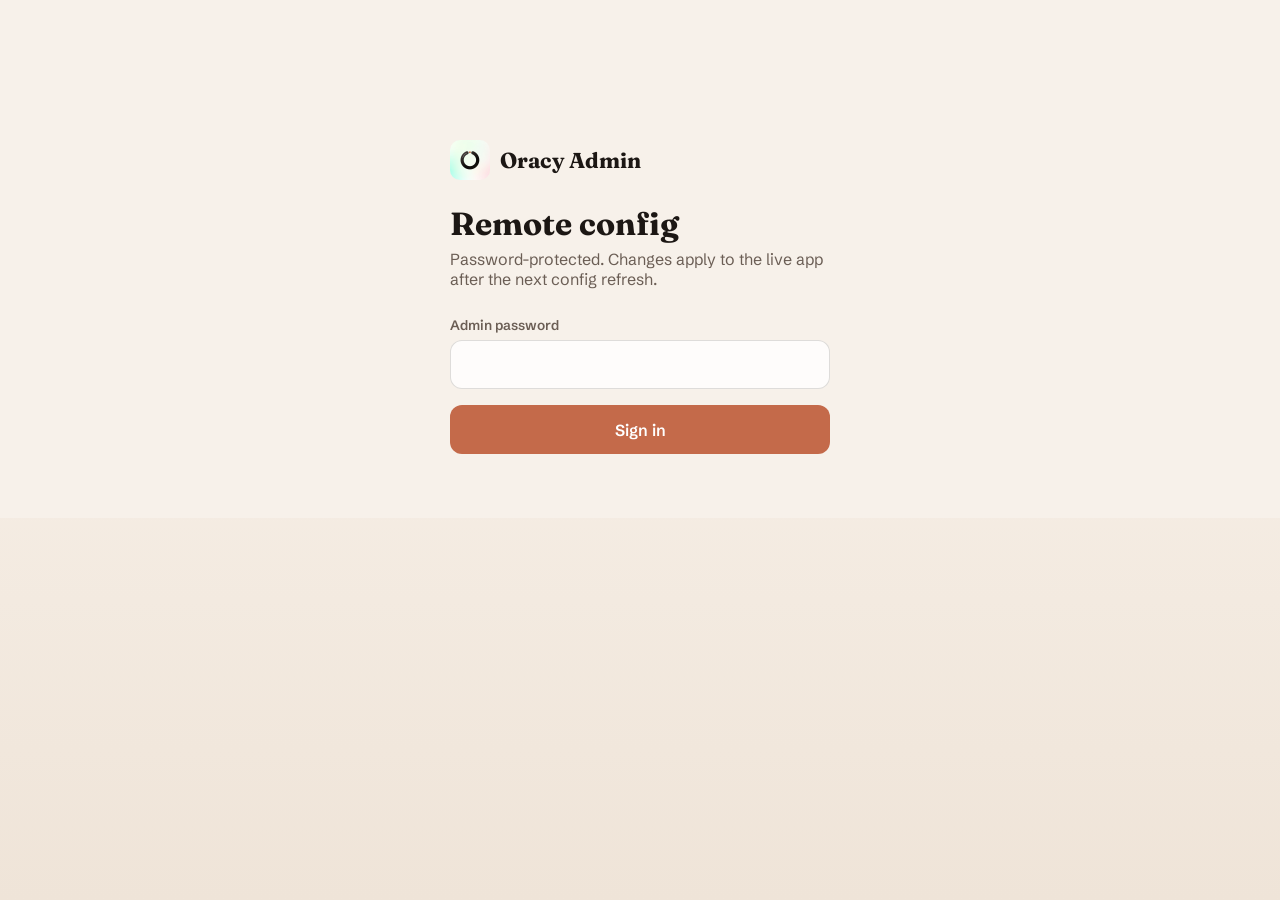
==== admin/index.html @ d8784711 "Add password-protected remote config admin on Vercel. Co-authored-by: Cursor <cursoragent@cursor.com" ====
<!DOCTYPE html>
<html lang="en">
<head>
  <meta charset="utf-8" />
  <meta name="viewport" content="width=device-width, initial-scale=1" />
  <meta name="robots" content="noindex, nofollow" />
  <title>Oracy — Remote Config</title>
  <link rel="icon" href="/app-logo.jpg" type="image/jpeg" />
  <link rel="preconnect" href="https://fonts.googleapis.com" />
  <link rel="preconnect" href="https://fonts.gstatic.com" crossorigin />
  <link href="https://fonts.googleapis.com/css2?family=Fraunces:opsz,wght@9..144,600;9..144,700&family=Schibsted+Grotesk:wght@400;500;600&display=swap" rel="stylesheet" />
  <link rel="stylesheet" href="/styles.css" />
  <style>
    .admin { max-width: 720px; margin: 0 auto; padding: 2rem 1.5rem 4rem; }
    .admin h1 { font-family: Fraunces, Georgia, serif; margin: 0 0 0.35rem; font-size: 2rem; }
    .admin .sub { color: var(--muted); margin: 0 0 1.75rem; }
    .card {
      background: rgba(255,255,255,0.55);
      border: 1px solid rgba(28,23,20,0.08);
      border-radius: 18px;
      padding: 1.25rem 1.35rem;
      margin-bottom: 0.85rem;
    }
    .row-top { display: flex; align-items: flex-start; justify-content: space-between; gap: 1rem; }
    .key { font-weight: 600; font-size: 1rem; word-break: break-all; }
    .desc { color: var(--muted); font-size: 0.92rem; margin: 0.35rem 0 0; line-height: 1.45; }
    .meta { color: var(--muted); font-size: 0.8rem; margin-top: 0.55rem; }
    .switch {
      position: relative; width: 48px; height: 28px; flex: 0 0 auto;
    }
    .switch input { opacity: 0; width: 0; height: 0; }
    .slider {
      position: absolute; inset: 0; cursor: pointer;
      background: #cbbfb4; border-radius: 999px; transition: .2s;
    }
    .slider:before {
      content: ""; position: absolute; height: 22px; width: 22px; left: 3px; top: 3px;
      background: white; border-radius: 50%; transition: .2s;
      box-shadow: 0 1px 3px rgba(0,0,0,.2);
    }
    .switch input:checked + .slider { background: var(--accent); }
    .switch input:checked + .slider:before { transform: translateX(20px); }
    .switch input:disabled + .slider { opacity: .55; cursor: wait; }
    .login-box { max-width: 380px; margin: 12vh auto 0; }
    label.field { display: block; font-size: 0.85rem; font-weight: 600; color: var(--muted); margin-bottom: 0.4rem; }
    input[type="password"] {
      width: 100%; padding: 0.85rem 1rem; border-radius: 12px;
      border: 1px solid rgba(28,23,20,0.14); background: rgba(255,255,255,0.8);
      font: inherit; color: var(--ink); margin-bottom: 1rem;
    }
    button.primary {
      width: 100%; border: 0; border-radius: 12px; padding: 0.9rem 1rem;
      background: var(--accent); color: #fff; font: inherit; font-weight: 600; cursor: pointer;
    }
    button.ghost {
      border: 0; background: transparent; color: var(--muted); font: inherit;
      cursor: pointer; text-decoration: underline; padding: 0;
    }
    .toolbar { display: flex; justify-content: space-between; align-items: center; margin-bottom: 1.25rem; gap: 1rem; }
    .err { color: #a33; font-size: 0.92rem; margin: 0.5rem 0 0; }
    .ok { color: #2f6b45; font-size: 0.92rem; }
    .hidden { display: none !important; }
    .brand-lock { display: flex; align-items: center; gap: 0.65rem; margin-bottom: 1.5rem; }
    .brand-lock img { width: 40px; height: 40px; border-radius: 10px; }
  </style>
</head>
<body>
  <div class="atmosphere" aria-hidden="true"></div>

  <main class="admin">
    <section id="loginView" class="login-box">
      <div class="brand-lock">
        <img src="/app-logo.jpg" alt="" width="40" height="40" />
        <strong style="font-family:Fraunces,Georgia,serif;font-size:1.35rem;">Oracy Admin</strong>
      </div>
      <h1>Remote config</h1>
      <p class="sub">Password-protected. Changes apply to the live app after the next config refresh.</p>
      <label class="field" for="password">Admin password</label>
      <input id="password" type="password" autocomplete="current-password" />
      <button class="primary" id="loginBtn" type="button">Sign in</button>
      <p class="err hidden" id="loginErr"></p>
    </section>

    <section id="dashView" class="hidden">
      <div class="toolbar">
        <div>
          <h1>Remote config</h1>
          <p class="sub" style="margin:0">Supabase feature flags</p>
        </div>
        <div style="display:flex;gap:1rem;align-items:center;">
          <button class="ghost" id="refreshBtn" type="button">Refresh</button>
          <button class="ghost" id="logoutBtn" type="button">Log out</button>
        </div>
      </div>
      <p class="err hidden" id="dashErr"></p>
      <p class="ok hidden" id="dashOk"></p>
      <div id="list"></div>
    </section>
  </main>

  <script>
    const TOKEN_KEY = 'oracy.admin.token'
    const listEl = document.getElementById('list')
    const loginView = document.getElementById('loginView')
    const dashView = document.getElementById('dashView')
    const loginErr = document.getElementById('loginErr')
    const dashErr = document.getElementById('dashErr')
    const dashOk = document.getElementById('dashOk')

    function token() { return sessionStorage.getItem(TOKEN_KEY) || '' }
    function setToken(t) {
      if (t) sessionStorage.setItem(TOKEN_KEY, t)
      else sessionStorage.removeItem(TOKEN_KEY)
    }

    function showLogin() {
      loginView.classList.remove('hidden')
      dashView.classList.add('hidden')
    }
    function showDash() {
      loginView.classList.add('hidden')
      dashView.classList.remove('hidden')
    }

    async function api(action, { method = 'GET', body, auth = true } = {}) {
      const headers = { 'Content-Type': 'application/json' }
      if (auth) headers.Authorization = `Bearer ${token()}`
      const res = await fetch(`/api/remote-config?action=${encodeURIComponent(action)}`, {
        method,
        headers,
        body: body ? JSON.stringify(body) : undefined
      })
      const data = await res.json().catch(() => ({}))
      if (!res.ok) {
        const err = new Error(data.error || res.statusText)
        err.status = res.status
        throw err
      }
      return data
    }

    function formatTime(iso) {
      if (!iso) return ''
      try {
        return new Date(iso).toLocaleString()
      } catch { return iso }
    }

    function boolValue(v) {
      if (typeof v === 'boolean') return v
      if (v && typeof v === 'object' && 'value' in v) return Boolean(v.value)
      return Boolean(v)
    }

    function renderRows(rows) {
      listEl.innerHTML = ''
      for (const row of rows) {
        const on = boolValue(row.value)
        const card = document.createElement('div')
        card.className = 'card'
        card.innerHTML = `
          <div class="row-top">
            <div>
              <div class="key">${escapeHtml(row.key)}</div>
              <p class="desc">${escapeHtml(row.description || '')}</p>
              <div class="meta">Updated ${escapeHtml(formatTime(row.updated_at))}</div>
            </div>
            <label class="switch" title="Toggle">
              <input type="checkbox" ${on ? 'checked' : ''} data-key="${escapeHtml(row.key)}" />
              <span class="slider"></span>
            </label>
          </div>`
        const input = card.querySelector('input')
        input.addEventListener('change', async () => {
          input.disabled = true
          dashErr.classList.add('hidden')
          dashOk.classList.add('hidden')
          try {
            const updated = await api('update', {
              method: 'PATCH',
              body: { key: row.key, value: input.checked }
            })
            row.value = updated.row.value
            row.updated_at = updated.row.updated_at
            card.querySelector('.meta').textContent = `Updated ${formatTime(row.updated_at)}`
            dashOk.textContent = `Saved ${row.key}`
            dashOk.classList.remove('hidden')
          } catch (e) {
            input.checked = !input.checked
            if (e.status === 401) {
              setToken('')
              showLogin()
            }
            dashErr.textContent = e.message || 'Save failed'
            dashErr.classList.remove('hidden')
          } finally {
            input.disabled = false
          }
        })
        listEl.appendChild(card)
      }
    }

    function escapeHtml(s) {
      return String(s)
        .replaceAll('&', '&amp;')
        .replaceAll('<', '&lt;')
        .replaceAll('>', '&gt;')
        .replaceAll('"', '&quot;')
    }

    async function load() {
      dashErr.classList.add('hidden')
      const data = await api('list')
      renderRows(data.rows || [])
    }

    document.getElementById('loginBtn').addEventListener('click', async () => {
      loginErr.classList.add('hidden')
      const password = document.getElementById('password').value
      try {
        const data = await api('login', { method: 'POST', body: { password }, auth: false })
        setToken(data.token)
        showDash()
        await load()
      } catch (e) {
        loginErr.textContent = e.message || 'Login failed'
        loginErr.classList.remove('hidden')
      }
    })

    document.getElementById('password').addEventListener('keydown', (e) => {
      if (e.key === 'Enter') document.getElementById('loginBtn').click()
    })

    document.getElementById('logoutBtn').addEventListener('click', () => {
      setToken('')
      showLogin()
    })

    document.getElementById('refreshBtn').addEventListener('click', async () => {
      try { await load() } catch (e) {
        if (e.status === 401) { setToken(''); showLogin() }
        dashErr.textContent = e.message || 'Refresh failed'
        dashErr.classList.remove('hidden')
      }
    })

    ;(async () => {
      if (!token()) return showLogin()
      try {
        showDash()
        await load()
      } catch {
        setToken('')
        showLogin()
      }
    })()
  </script>
</body>
</html>
---- styles.css ----
:root {
  --ink: #1c1714;
  --muted: #6b5e55;
  --accent: #c46a4a;
  --paper: #f7f1ea;
  --link: #8f4a32;
}

* { box-sizing: border-box; }

html, body {
  margin: 0;
  min-height: 100%;
  color: var(--ink);
  font-family: "Schibsted Grotesk", system-ui, sans-serif;
  background: var(--paper);
}

.atmosphere {
  position: fixed;
  inset: 0;
  z-index: -1;
  background:
    radial-gradient(ellipse 80% 55% at 12% 0%, rgba(196, 106, 74, 0.18), transparent 55%),
    radial-gradient(ellipse 70% 50% at 88% 8%, rgba(120, 160, 140, 0.16), transparent 50%),
    linear-gradient(180deg, #fbf6f0 0%, #efe4d8 100%);
}

.site-header {
  display: flex;
  align-items: center;
  justify-content: space-between;
  padding: 1.25rem 1.5rem;
  max-width: 720px;
  margin: 0 auto;
}

.brand {
  display: inline-flex;
  align-items: center;
  gap: 0.65rem;
  font-family: Fraunces, Georgia, serif;
  font-weight: 700;
  font-size: 1.35rem;
  color: var(--ink);
  text-decoration: none;
}

.brand-mark {
  width: 36px;
  height: 36px;
  border-radius: 9px;
  object-fit: cover;
  display: block;
  box-shadow: 0 1px 2px rgba(28, 23, 20, 0.08);
}

.hero-logo {
  width: 120px;
  height: 120px;
  border-radius: 28px;
  object-fit: cover;
  display: block;
  margin: 0 0 1.25rem;
  box-shadow: 0 12px 28px rgba(28, 23, 20, 0.12);
}

nav {
  display: flex;
  gap: 1.25rem;
}

nav a {
  color: var(--muted);
  text-decoration: none;
  font-weight: 500;
  font-size: 0.95rem;
}

nav a[aria-current="page"],
nav a:hover {
  color: var(--accent);
}

.hero {
  max-width: 720px;
  margin: 0 auto;
  padding: 18vh 1.5rem 4rem;
}

.brand-hero {
  margin: 0 0 0.75rem;
  font-family: Fraunces, Georgia, serif;
  font-size: clamp(3rem, 12vw, 5.5rem);
  font-weight: 700;
  letter-spacing: -0.03em;
  line-height: 0.95;
  color: var(--ink);
}

.hero h1 {
  margin: 0 0 1rem;
  font-family: Fraunces, Georgia, serif;
  font-size: clamp(1.5rem, 4vw, 2rem);
  font-weight: 600;
  color: var(--ink);
}

.lede {
  max-width: 28rem;
  margin: 0 0 1.5rem;
  font-size: 1.125rem;
  line-height: 1.55;
  color: var(--muted);
}

.cta-note {
  margin: 0;
  font-size: 0.95rem;
  font-weight: 500;
  color: var(--accent);
}

.doc {
  max-width: 720px;
  margin: 0 auto;
  padding: 2.5rem 1.5rem 4rem;
}

.eyebrow {
  margin: 0 0 0.5rem;
  text-transform: uppercase;
  letter-spacing: 0.08em;
  font-size: 0.75rem;
  font-weight: 600;
  color: var(--accent);
}

.doc h1 {
  margin: 0 0 0.5rem;
  font-family: Fraunces, Georgia, serif;
  font-size: clamp(2rem, 5vw, 2.75rem);
  font-weight: 700;
}

.meta {
  margin: 0 0 2.5rem;
  color: var(--muted);
  font-size: 0.95rem;
}

.doc section {
  margin-bottom: 1.75rem;
}

.doc h2 {
  margin: 0 0 0.5rem;
  font-family: Fraunces, Georgia, serif;
  font-size: 1.25rem;
  font-weight: 600;
}

.doc p {
  margin: 0;
  line-height: 1.65;
  color: var(--muted);
}

.doc a {
  color: var(--link);
}

.site-footer {
  display: flex;
  flex-wrap: wrap;
  gap: 1rem 1.5rem;
  max-width: 720px;
  margin: 0 auto;
  padding: 2rem 1.5rem 3rem;
  border-top: 1px solid rgba(28, 23, 20, 0.08);
  color: var(--muted);
  font-size: 0.9rem;
}

.site-footer a {
  color: var(--muted);
  text-decoration: none;
}

.site-footer a:hover {
  color: var(--accent);
}
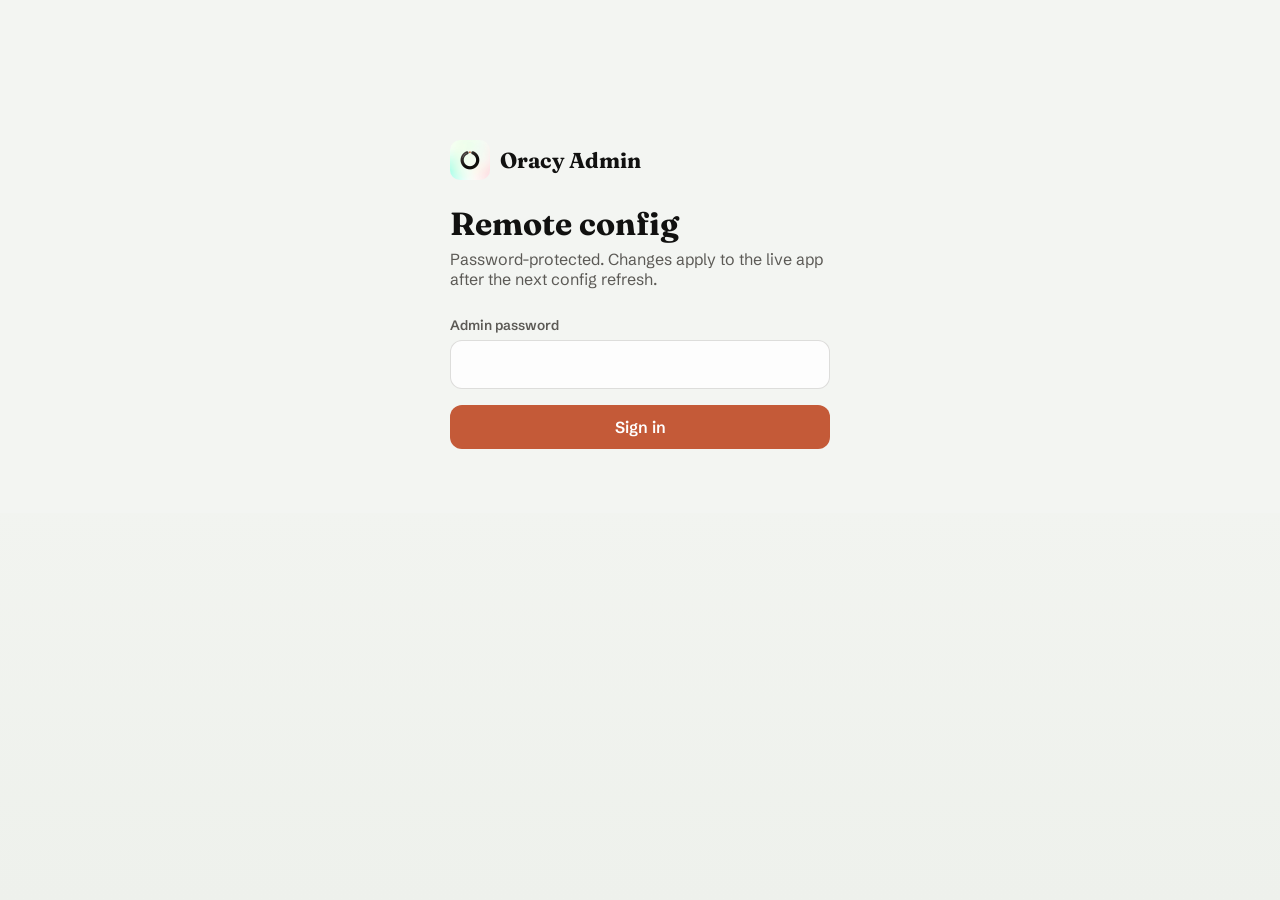
==== commit 7102e6bf: "Add admin Invites page for waitlist RSVP emails. Lists interested users with bulk/individual send, e" ====
--- a/admin/index.html
+++ b/admin/index.html
@@ -10,59 +10,7 @@
   <link rel="preconnect" href="https://fonts.gstatic.com" crossorigin />
   <link href="https://fonts.googleapis.com/css2?family=Fraunces:opsz,wght@9..144,600;9..144,700&family=Schibsted+Grotesk:wght@400;500;600&display=swap" rel="stylesheet" />
   <link rel="stylesheet" href="/styles.css" />
-  <style>
-    .admin { max-width: 720px; margin: 0 auto; padding: 2rem 1.5rem 4rem; }
-    .admin h1 { font-family: Fraunces, Georgia, serif; margin: 0 0 0.35rem; font-size: 2rem; }
-    .admin .sub { color: var(--muted); margin: 0 0 1.75rem; }
-    .card {
-      background: rgba(255,255,255,0.55);
-      border: 1px solid rgba(28,23,20,0.08);
-      border-radius: 18px;
-      padding: 1.25rem 1.35rem;
-      margin-bottom: 0.85rem;
-    }
-    .row-top { display: flex; align-items: flex-start; justify-content: space-between; gap: 1rem; }
-    .key { font-weight: 600; font-size: 1rem; word-break: break-all; }
-    .desc { color: var(--muted); font-size: 0.92rem; margin: 0.35rem 0 0; line-height: 1.45; }
-    .meta { color: var(--muted); font-size: 0.8rem; margin-top: 0.55rem; }
-    .switch {
-      position: relative; width: 48px; height: 28px; flex: 0 0 auto;
-    }
-    .switch input { opacity: 0; width: 0; height: 0; }
-    .slider {
-      position: absolute; inset: 0; cursor: pointer;
-      background: #cbbfb4; border-radius: 999px; transition: .2s;
-    }
-    .slider:before {
-      content: ""; position: absolute; height: 22px; width: 22px; left: 3px; top: 3px;
-      background: white; border-radius: 50%; transition: .2s;
-      box-shadow: 0 1px 3px rgba(0,0,0,.2);
-    }
-    .switch input:checked + .slider { background: var(--accent); }
-    .switch input:checked + .slider:before { transform: translateX(20px); }
-    .switch input:disabled + .slider { opacity: .55; cursor: wait; }
-    .login-box { max-width: 380px; margin: 12vh auto 0; }
-    label.field { display: block; font-size: 0.85rem; font-weight: 600; color: var(--muted); margin-bottom: 0.4rem; }
-    input[type="password"] {
-      width: 100%; padding: 0.85rem 1rem; border-radius: 12px;
-      border: 1px solid rgba(28,23,20,0.14); background: rgba(255,255,255,0.8);
-      font: inherit; color: var(--ink); margin-bottom: 1rem;
-    }
-    button.primary {
-      width: 100%; border: 0; border-radius: 12px; padding: 0.9rem 1rem;
-      background: var(--accent); color: #fff; font: inherit; font-weight: 600; cursor: pointer;
-    }
-    button.ghost {
-      border: 0; background: transparent; color: var(--muted); font: inherit;
-      cursor: pointer; text-decoration: underline; padding: 0;
-    }
-    .toolbar { display: flex; justify-content: space-between; align-items: center; margin-bottom: 1.25rem; gap: 1rem; }
-    .err { color: #a33; font-size: 0.92rem; margin: 0.5rem 0 0; }
-    .ok { color: #2f6b45; font-size: 0.92rem; }
-    .hidden { display: none !important; }
-    .brand-lock { display: flex; align-items: center; gap: 0.65rem; margin-bottom: 1.5rem; }
-    .brand-lock img { width: 40px; height: 40px; border-radius: 10px; }
-  </style>
+  <link rel="stylesheet" href="/admin/admin.css" />
 </head>
 <body>
   <div class="atmosphere" aria-hidden="true"></div>
@@ -77,11 +25,16 @@
       <p class="sub">Password-protected. Changes apply to the live app after the next config refresh.</p>
       <label class="field" for="password">Admin password</label>
       <input id="password" type="password" autocomplete="current-password" />
-      <button class="primary" id="loginBtn" type="button">Sign in</button>
+      <button class="primary" id="loginBtn" type="button" style="width:100%">Sign in</button>
       <p class="err hidden" id="loginErr"></p>
     </section>
 
     <section id="dashView" class="hidden">
+      <nav class="admin-nav" aria-label="Admin">
+        <a href="/admin" aria-current="page">Remote config</a>
+        <a href="/admin/invites">Invites</a>
+      </nav>
+
       <div class="toolbar">
         <div>
           <h1>Remote config</h1>
@@ -141,15 +94,21 @@
 
     function formatTime(iso) {
       if (!iso) return ''
-      try {
-        return new Date(iso).toLocaleString()
-      } catch { return iso }
+      try { return new Date(iso).toLocaleString() } catch { return iso }
     }
 
     function boolValue(v) {
       if (typeof v === 'boolean') return v
       if (v && typeof v === 'object' && 'value' in v) return Boolean(v.value)
       return Boolean(v)
+    }
+
+    function escapeHtml(s) {
+      return String(s)
+        .replaceAll('&', '&amp;')
+        .replaceAll('<', '&lt;')
+        .replaceAll('>', '&gt;')
+        .replaceAll('"', '&quot;')
     }
 
     function renderRows(rows) {
@@ -201,14 +160,6 @@
       }
     }
 
-    function escapeHtml(s) {
-      return String(s)
-        .replaceAll('&', '&amp;')
-        .replaceAll('<', '&lt;')
-        .replaceAll('>', '&gt;')
-        .replaceAll('"', '&quot;')
-    }
-
     async function load() {
       dashErr.classList.add('hidden')
       const data = await api('list')
--- a/styles.css
+++ b/styles.css
@@ -1,12 +1,19 @@
 :root {
-  --ink: #1c1714;
-  --muted: #6b5e55;
-  --accent: #c46a4a;
-  --paper: #f7f1ea;
-  --link: #8f4a32;
+  --ink: #111110;
+  --muted: #5c5a56;
+  --soft: #8a8780;
+  --accent: #c45a38;
+  --paper: #f3f5f2;
+  --line: rgba(17, 17, 16, 0.1);
+  --link: #9a4a2e;
+  --ease: cubic-bezier(0.22, 1, 0.36, 1);
 }
 
 * { box-sizing: border-box; }
+
+html {
+  scroll-behavior: smooth;
+}
 
 html, body {
   margin: 0;
@@ -14,124 +21,369 @@
   color: var(--ink);
   font-family: "Schibsted Grotesk", system-ui, sans-serif;
   background: var(--paper);
-}
-
+  -webkit-font-smoothing: antialiased;
+  text-rendering: optimizeLegibility;
+}
+
+.sr-only {
+  position: absolute;
+  width: 1px;
+  height: 1px;
+  padding: 0;
+  margin: -1px;
+  overflow: hidden;
+  clip: rect(0, 0, 0, 0);
+  white-space: nowrap;
+  border: 0;
+}
+
+/* —— Header —— */
+.site-header {
+  position: fixed;
+  top: 0;
+  left: 0;
+  right: 0;
+  z-index: 20;
+  display: flex;
+  align-items: center;
+  justify-content: space-between;
+  padding: 1.1rem clamp(1.25rem, 4vw, 2.5rem);
+  mix-blend-mode: multiply;
+}
+
+.brand {
+  display: inline-flex;
+  align-items: center;
+  gap: 0.55rem;
+  font-family: Fraunces, Georgia, serif;
+  font-weight: 700;
+  font-size: 1.15rem;
+  letter-spacing: -0.02em;
+  color: var(--ink);
+  text-decoration: none;
+}
+
+.brand-mark {
+  width: 28px;
+  height: 28px;
+  border-radius: 7px;
+  object-fit: cover;
+  display: block;
+}
+
+nav {
+  display: flex;
+  gap: 1.5rem;
+}
+
+nav a {
+  color: var(--muted);
+  text-decoration: none;
+  font-weight: 500;
+  font-size: 0.9rem;
+  transition: color 0.25s var(--ease);
+}
+
+nav a:hover,
+nav a[aria-current="page"] {
+  color: var(--ink);
+}
+
+/* —— Hero: one full-bleed composition —— */
+.hero {
+  position: relative;
+  min-height: 100svh;
+  display: grid;
+  align-items: end;
+  overflow: hidden;
+}
+
+.hero-plane {
+  position: absolute;
+  inset: 0;
+  z-index: 0;
+}
+
+.hero-plane img {
+  width: 100%;
+  height: 100%;
+  object-fit: cover;
+  object-position: center;
+  transform: scale(1.04);
+  animation: planeDrift 18s var(--ease) infinite alternate;
+}
+
+.hero-veil {
+  position: absolute;
+  inset: 0;
+  background:
+    linear-gradient(180deg, rgba(243, 245, 242, 0.15) 0%, rgba(243, 245, 242, 0.55) 42%, rgba(243, 245, 242, 0.92) 72%, var(--paper) 100%),
+    linear-gradient(90deg, rgba(243, 245, 242, 0.55) 0%, transparent 45%);
+}
+
+@keyframes planeDrift {
+  from { transform: scale(1.04) translate3d(0, 0, 0); }
+  to { transform: scale(1.1) translate3d(-1.5%, 1%, 0); }
+}
+
+.hero-copy {
+  position: relative;
+  z-index: 1;
+  width: min(720px, 100%);
+  padding: 7rem clamp(1.25rem, 4vw, 2.5rem) 4.5rem;
+}
+
+.brand-hero {
+  margin: 0 0 0.85rem;
+  font-family: Fraunces, Georgia, serif;
+  font-size: clamp(4.5rem, 16vw, 8.5rem);
+  font-weight: 700;
+  letter-spacing: -0.045em;
+  line-height: 0.88;
+  color: var(--ink);
+}
+
+.hero h1 {
+  margin: 0 0 1rem;
+  font-family: Fraunces, Georgia, serif;
+  font-size: clamp(1.65rem, 3.8vw, 2.35rem);
+  font-weight: 500;
+  letter-spacing: -0.025em;
+  line-height: 1.15;
+  color: var(--ink);
+  max-width: 14ch;
+}
+
+.lede {
+  margin: 0 0 2rem;
+  max-width: 22rem;
+  font-size: 1.125rem;
+  line-height: 1.55;
+  color: var(--muted);
+  font-weight: 400;
+}
+
+/* —— RSVP —— */
+.rsvp {
+  max-width: 26rem;
+}
+
+.rsvp-row {
+  display: flex;
+  gap: 0.5rem;
+  padding: 0.35rem;
+  border-radius: 999px;
+  background: rgba(255, 255, 255, 0.72);
+  border: 1px solid rgba(17, 17, 16, 0.08);
+  box-shadow: 0 18px 50px rgba(17, 17, 16, 0.06);
+  backdrop-filter: blur(12px);
+  -webkit-backdrop-filter: blur(12px);
+}
+
+.rsvp-row input[type="email"] {
+  flex: 1 1 auto;
+  min-width: 0;
+  border: 0;
+  background: transparent;
+  padding: 0.85rem 1.05rem;
+  font: inherit;
+  font-size: 0.98rem;
+  color: var(--ink);
+  outline: none;
+}
+
+.rsvp-row input::placeholder {
+  color: var(--soft);
+}
+
+.rsvp-row button {
+  flex: 0 0 auto;
+  border: 0;
+  border-radius: 999px;
+  padding: 0.85rem 1.25rem;
+  background: var(--ink);
+  color: #f7f6f3;
+  font: inherit;
+  font-size: 0.95rem;
+  font-weight: 600;
+  cursor: pointer;
+  transition: transform 0.25s var(--ease), background 0.25s var(--ease);
+}
+
+.rsvp-row button:hover {
+  background: #000;
+  transform: translateY(-1px);
+}
+
+.rsvp-row button:disabled {
+  opacity: 0.55;
+  cursor: wait;
+  transform: none;
+}
+
+.rsvp-note {
+  margin: 0.85rem 0 0;
+  padding-left: 0.85rem;
+  font-size: 0.88rem;
+  color: var(--soft);
+}
+
+.rsvp-note.rsvp-ok { color: #2d6a4f; }
+.rsvp-note.rsvp-err { color: #a33; }
+
+.hp {
+  position: absolute;
+  left: -10000px;
+  opacity: 0;
+  height: 0;
+  width: 0;
+  overflow: hidden;
+}
+
+/* —— Habit section —— */
+.habit {
+  position: relative;
+  max-width: 920px;
+  margin: 0 auto;
+  padding: 5.5rem clamp(1.25rem, 4vw, 2.5rem) 6rem;
+}
+
+.habit-kicker {
+  margin: 0 0 0.75rem;
+  font-size: 0.78rem;
+  font-weight: 600;
+  letter-spacing: 0.14em;
+  text-transform: uppercase;
+  color: var(--accent);
+}
+
+.habit h2 {
+  margin: 0 0 1.25rem;
+  font-family: Fraunces, Georgia, serif;
+  font-size: clamp(2.4rem, 6vw, 4rem);
+  font-weight: 600;
+  letter-spacing: -0.035em;
+  line-height: 1.02;
+  max-width: 10ch;
+}
+
+.habit-lede {
+  margin: 0 0 3rem;
+  max-width: 28rem;
+  font-size: 1.15rem;
+  line-height: 1.55;
+  color: var(--muted);
+}
+
+.habit-lines {
+  list-style: none;
+  margin: 0;
+  padding: 0;
+  border-top: 1px solid var(--line);
+}
+
+.habit-lines li {
+  display: grid;
+  grid-template-columns: 4.5rem 1fr;
+  gap: 1rem;
+  padding: 1.5rem 0;
+  border-bottom: 1px solid var(--line);
+  align-items: start;
+}
+
+.habit-num {
+  font-family: Fraunces, Georgia, serif;
+  font-size: 1rem;
+  font-weight: 500;
+  color: var(--soft);
+  padding-top: 0.2rem;
+}
+
+.habit-lines strong {
+  display: block;
+  font-size: 1.2rem;
+  font-weight: 600;
+  letter-spacing: -0.02em;
+  margin-bottom: 0.25rem;
+}
+
+.habit-lines p {
+  margin: 0;
+  color: var(--muted);
+  line-height: 1.5;
+  max-width: 28rem;
+}
+
+/* —— Motion —— */
+.reveal {
+  opacity: 0;
+  transform: translateY(18px);
+  transition: opacity 0.9s var(--ease), transform 0.9s var(--ease);
+}
+
+.reveal.in {
+  opacity: 1;
+  transform: none;
+}
+
+.reveal.d1 { transition-delay: 0.05s; }
+.reveal.d2 { transition-delay: 0.16s; }
+.reveal.d3 { transition-delay: 0.28s; }
+.reveal.d4 { transition-delay: 0.4s; }
+
+@media (prefers-reduced-motion: reduce) {
+  .hero-plane img { animation: none; }
+  .reveal {
+    opacity: 1;
+    transform: none;
+    transition: none;
+  }
+}
+
+@media (max-width: 640px) {
+  .hero-copy {
+    padding-top: 6.5rem;
+    padding-bottom: 3.25rem;
+  }
+
+  .rsvp-row {
+    border-radius: 18px;
+    flex-direction: column;
+    padding: 0.55rem;
+  }
+
+  .rsvp-row button {
+    width: 100%;
+    border-radius: 12px;
+  }
+
+  .habit-lines li {
+    grid-template-columns: 3rem 1fr;
+  }
+}
+
+/* —— Legal docs —— */
 .atmosphere {
   position: fixed;
   inset: 0;
   z-index: -1;
   background:
-    radial-gradient(ellipse 80% 55% at 12% 0%, rgba(196, 106, 74, 0.18), transparent 55%),
-    radial-gradient(ellipse 70% 50% at 88% 8%, rgba(120, 160, 140, 0.16), transparent 50%),
-    linear-gradient(180deg, #fbf6f0 0%, #efe4d8 100%);
-}
-
-.site-header {
-  display: flex;
-  align-items: center;
-  justify-content: space-between;
-  padding: 1.25rem 1.5rem;
-  max-width: 720px;
-  margin: 0 auto;
-}
-
-.brand {
-  display: inline-flex;
-  align-items: center;
-  gap: 0.65rem;
-  font-family: Fraunces, Georgia, serif;
-  font-weight: 700;
-  font-size: 1.35rem;
-  color: var(--ink);
-  text-decoration: none;
-}
-
-.brand-mark {
-  width: 36px;
-  height: 36px;
-  border-radius: 9px;
-  object-fit: cover;
-  display: block;
-  box-shadow: 0 1px 2px rgba(28, 23, 20, 0.08);
-}
-
-.hero-logo {
-  width: 120px;
-  height: 120px;
-  border-radius: 28px;
-  object-fit: cover;
-  display: block;
-  margin: 0 0 1.25rem;
-  box-shadow: 0 12px 28px rgba(28, 23, 20, 0.12);
-}
-
-nav {
-  display: flex;
-  gap: 1.25rem;
-}
-
-nav a {
-  color: var(--muted);
-  text-decoration: none;
-  font-weight: 500;
-  font-size: 0.95rem;
-}
-
-nav a[aria-current="page"],
-nav a:hover {
-  color: var(--accent);
-}
-
-.hero {
-  max-width: 720px;
-  margin: 0 auto;
-  padding: 18vh 1.5rem 4rem;
-}
-
-.brand-hero {
-  margin: 0 0 0.75rem;
-  font-family: Fraunces, Georgia, serif;
-  font-size: clamp(3rem, 12vw, 5.5rem);
-  font-weight: 700;
-  letter-spacing: -0.03em;
-  line-height: 0.95;
-  color: var(--ink);
-}
-
-.hero h1 {
-  margin: 0 0 1rem;
-  font-family: Fraunces, Georgia, serif;
-  font-size: clamp(1.5rem, 4vw, 2rem);
-  font-weight: 600;
-  color: var(--ink);
-}
-
-.lede {
-  max-width: 28rem;
-  margin: 0 0 1.5rem;
-  font-size: 1.125rem;
-  line-height: 1.55;
-  color: var(--muted);
-}
-
-.cta-note {
-  margin: 0;
-  font-size: 0.95rem;
-  font-weight: 500;
-  color: var(--accent);
+    radial-gradient(ellipse 70% 50% at 15% 0%, rgba(170, 210, 190, 0.35), transparent 55%),
+    radial-gradient(ellipse 60% 45% at 90% 10%, rgba(235, 190, 185, 0.28), transparent 50%),
+    linear-gradient(180deg, #f7f8f5 0%, #eef1ec 100%);
 }
 
 .doc {
   max-width: 720px;
   margin: 0 auto;
-  padding: 2.5rem 1.5rem 4rem;
+  padding: 6rem 1.5rem 4rem;
 }
 
 .eyebrow {
   margin: 0 0 0.5rem;
   text-transform: uppercase;
-  letter-spacing: 0.08em;
-  font-size: 0.75rem;
+  letter-spacing: 0.1em;
+  font-size: 0.72rem;
   font-weight: 600;
   color: var(--accent);
 }
@@ -141,6 +393,7 @@
   font-family: Fraunces, Georgia, serif;
   font-size: clamp(2rem, 5vw, 2.75rem);
   font-weight: 700;
+  letter-spacing: -0.03em;
 }
 
 .meta {
@@ -149,9 +402,7 @@
   font-size: 0.95rem;
 }
 
-.doc section {
-  margin-bottom: 1.75rem;
-}
+.doc section { margin-bottom: 1.75rem; }
 
 .doc h2 {
   margin: 0 0 0.5rem;
@@ -166,27 +417,40 @@
   color: var(--muted);
 }
 
-.doc a {
-  color: var(--link);
-}
+.doc a { color: var(--link); }
 
 .site-footer {
   display: flex;
   flex-wrap: wrap;
+  align-items: center;
+  justify-content: space-between;
   gap: 1rem 1.5rem;
-  max-width: 720px;
+  max-width: 920px;
   margin: 0 auto;
-  padding: 2rem 1.5rem 3rem;
-  border-top: 1px solid rgba(28, 23, 20, 0.08);
-  color: var(--muted);
+  padding: 2rem clamp(1.25rem, 4vw, 2.5rem) 3rem;
+  border-top: 1px solid var(--line);
+  color: var(--soft);
   font-size: 0.9rem;
 }
 
+.site-footer > a:first-child {
+  font-family: Fraunces, Georgia, serif;
+  font-weight: 700;
+  color: var(--ink);
+  text-decoration: none;
+}
+
+.site-footer-links {
+  display: flex;
+  gap: 1.25rem;
+  align-items: center;
+}
+
 .site-footer a {
-  color: var(--muted);
+  color: var(--soft);
   text-decoration: none;
 }
 
 .site-footer a:hover {
-  color: var(--accent);
-}
+  color: var(--ink);
+}
--- a/admin/admin.css
+++ b/admin/admin.css
@@ -0,0 +1,413 @@
+/* Shared admin chrome */
+
+.admin {
+  max-width: 720px;
+  margin: 0 auto;
+  padding: 2rem 1.5rem 4rem;
+}
+
+.admin.wide {
+  max-width: 980px;
+}
+
+.admin h1 {
+  font-family: Fraunces, Georgia, serif;
+  margin: 0 0 0.35rem;
+  font-size: 2rem;
+}
+
+.admin .sub {
+  color: var(--muted);
+  margin: 0 0 1.75rem;
+}
+
+.admin-nav {
+  display: flex;
+  flex-wrap: wrap;
+  gap: 0.75rem 1.25rem;
+  margin: 0 0 1.5rem;
+  padding-bottom: 1rem;
+  border-bottom: 1px solid rgba(28, 23, 20, 0.08);
+}
+
+.admin-nav a {
+  color: var(--muted);
+  text-decoration: none;
+  font-weight: 500;
+  font-size: 0.95rem;
+}
+
+.admin-nav a:hover,
+.admin-nav a[aria-current="page"] {
+  color: var(--accent);
+}
+
+.card {
+  background: rgba(255, 255, 255, 0.55);
+  border: 1px solid rgba(28, 23, 20, 0.08);
+  border-radius: 18px;
+  padding: 1.25rem 1.35rem;
+  margin-bottom: 0.85rem;
+}
+
+.row-top {
+  display: flex;
+  align-items: flex-start;
+  justify-content: space-between;
+  gap: 1rem;
+}
+
+.key {
+  font-weight: 600;
+  font-size: 1rem;
+  word-break: break-all;
+}
+
+.desc {
+  color: var(--muted);
+  font-size: 0.92rem;
+  margin: 0.35rem 0 0;
+  line-height: 1.45;
+}
+
+.meta {
+  color: var(--muted);
+  font-size: 0.8rem;
+  margin-top: 0.55rem;
+}
+
+.switch {
+  position: relative;
+  width: 48px;
+  height: 28px;
+  flex: 0 0 auto;
+}
+
+.switch input {
+  opacity: 0;
+  width: 0;
+  height: 0;
+}
+
+.slider {
+  position: absolute;
+  inset: 0;
+  cursor: pointer;
+  background: #cbbfb4;
+  border-radius: 999px;
+  transition: 0.2s;
+}
+
+.slider:before {
+  content: "";
+  position: absolute;
+  height: 22px;
+  width: 22px;
+  left: 3px;
+  top: 3px;
+  background: white;
+  border-radius: 50%;
+  transition: 0.2s;
+  box-shadow: 0 1px 3px rgba(0, 0, 0, 0.2);
+}
+
+.switch input:checked + .slider {
+  background: var(--accent);
+}
+
+.switch input:checked + .slider:before {
+  transform: translateX(20px);
+}
+
+.switch input:disabled + .slider {
+  opacity: 0.55;
+  cursor: wait;
+}
+
+.login-box {
+  max-width: 380px;
+  margin: 12vh auto 0;
+}
+
+label.field {
+  display: block;
+  font-size: 0.85rem;
+  font-weight: 600;
+  color: var(--muted);
+  margin-bottom: 0.4rem;
+}
+
+input[type="password"],
+input[type="text"],
+input[type="search"],
+textarea {
+  width: 100%;
+  padding: 0.85rem 1rem;
+  border-radius: 12px;
+  border: 1px solid rgba(28, 23, 20, 0.14);
+  background: rgba(255, 255, 255, 0.8);
+  font: inherit;
+  color: var(--ink);
+  margin-bottom: 1rem;
+}
+
+textarea {
+  min-height: 160px;
+  resize: vertical;
+  line-height: 1.5;
+}
+
+button.primary {
+  border: 0;
+  border-radius: 12px;
+  padding: 0.75rem 1.1rem;
+  background: var(--accent);
+  color: #fff;
+  font: inherit;
+  font-weight: 600;
+  cursor: pointer;
+}
+
+button.primary:disabled {
+  opacity: 0.55;
+  cursor: wait;
+}
+
+button.ghost {
+  border: 0;
+  background: transparent;
+  color: var(--muted);
+  font: inherit;
+  cursor: pointer;
+  text-decoration: underline;
+  padding: 0;
+}
+
+button.secondary {
+  border: 1px solid rgba(28, 23, 20, 0.14);
+  background: rgba(255, 255, 255, 0.7);
+  color: var(--ink);
+  border-radius: 12px;
+  padding: 0.65rem 0.95rem;
+  font: inherit;
+  font-weight: 600;
+  cursor: pointer;
+}
+
+button.secondary:disabled {
+  opacity: 0.5;
+  cursor: not-allowed;
+}
+
+.toolbar {
+  display: flex;
+  justify-content: space-between;
+  align-items: flex-start;
+  margin-bottom: 1.25rem;
+  gap: 1rem;
+  flex-wrap: wrap;
+}
+
+.err {
+  color: #a33;
+  font-size: 0.92rem;
+  margin: 0.5rem 0 0;
+}
+
+.ok {
+  color: #2f6b45;
+  font-size: 0.92rem;
+}
+
+.warn {
+  color: #8a5a12;
+  font-size: 0.92rem;
+}
+
+.hidden {
+  display: none !important;
+}
+
+.brand-lock {
+  display: flex;
+  align-items: center;
+  gap: 0.65rem;
+  margin-bottom: 1.5rem;
+}
+
+.brand-lock img {
+  width: 40px;
+  height: 40px;
+  border-radius: 10px;
+}
+
+/* Invites table */
+
+.invite-bar {
+  display: flex;
+  flex-wrap: wrap;
+  gap: 0.75rem;
+  align-items: center;
+  justify-content: space-between;
+  margin-bottom: 1rem;
+}
+
+.invite-bar .left,
+.invite-bar .right {
+  display: flex;
+  flex-wrap: wrap;
+  gap: 0.65rem;
+  align-items: center;
+}
+
+.filter-select {
+  padding: 0.55rem 0.75rem;
+  border-radius: 10px;
+  border: 1px solid rgba(28, 23, 20, 0.14);
+  background: rgba(255, 255, 255, 0.8);
+  font: inherit;
+  color: var(--ink);
+}
+
+.badge {
+  display: inline-flex;
+  align-items: center;
+  padding: 0.2rem 0.55rem;
+  border-radius: 999px;
+  font-size: 0.78rem;
+  font-weight: 600;
+}
+
+.badge.sent {
+  background: rgba(47, 107, 69, 0.12);
+  color: #2f6b45;
+}
+
+.badge.not_sent {
+  background: rgba(28, 23, 20, 0.06);
+  color: var(--muted);
+}
+
+.table-wrap {
+  overflow-x: auto;
+  border-radius: 18px;
+  border: 1px solid rgba(28, 23, 20, 0.08);
+  background: rgba(255, 255, 255, 0.5);
+}
+
+table.invites {
+  width: 100%;
+  border-collapse: collapse;
+  font-size: 0.92rem;
+}
+
+table.invites th,
+table.invites td {
+  text-align: left;
+  padding: 0.85rem 1rem;
+  border-bottom: 1px solid rgba(28, 23, 20, 0.06);
+  vertical-align: middle;
+}
+
+table.invites th {
+  font-size: 0.75rem;
+  text-transform: uppercase;
+  letter-spacing: 0.06em;
+  color: var(--muted);
+  font-weight: 600;
+}
+
+table.invites tr:last-child td {
+  border-bottom: 0;
+}
+
+table.invites .email {
+  font-weight: 500;
+  word-break: break-all;
+}
+
+table.invites .muted {
+  color: var(--muted);
+  font-size: 0.85rem;
+}
+
+.empty {
+  padding: 2rem 1rem;
+  text-align: center;
+  color: var(--muted);
+}
+
+/* Modal */
+
+.modal-backdrop {
+  position: fixed;
+  inset: 0;
+  background: rgba(28, 23, 20, 0.35);
+  display: flex;
+  align-items: center;
+  justify-content: center;
+  padding: 1.25rem;
+  z-index: 50;
+}
+
+.modal {
+  width: min(560px, 100%);
+  max-height: min(90vh, 820px);
+  overflow: auto;
+  background: #fbf6f0;
+  border-radius: 20px;
+  padding: 1.35rem 1.4rem 1.5rem;
+  box-shadow: 0 20px 50px rgba(28, 23, 20, 0.18);
+}
+
+.modal h2 {
+  font-family: Fraunces, Georgia, serif;
+  margin: 0 0 0.35rem;
+  font-size: 1.45rem;
+}
+
+.modal .sub {
+  margin-bottom: 1rem;
+}
+
+.modal-actions {
+  display: flex;
+  flex-wrap: wrap;
+  gap: 0.65rem;
+  justify-content: flex-end;
+  margin-top: 0.5rem;
+}
+
+.banner {
+  border-radius: 14px;
+  padding: 0.85rem 1rem;
+  margin-bottom: 1rem;
+  font-size: 0.92rem;
+  line-height: 1.45;
+}
+
+.banner.info {
+  background: rgba(196, 106, 74, 0.1);
+  color: var(--ink);
+}
+
+.banner.error {
+  background: rgba(163, 51, 44, 0.1);
+  color: #a33;
+}
+
+.fail-list {
+  margin: 0.75rem 0 0;
+  padding-left: 1.1rem;
+  color: #a33;
+  font-size: 0.9rem;
+}
+
+@media (max-width: 640px) {
+  table.invites th:nth-child(3),
+  table.invites td:nth-child(3),
+  table.invites th:nth-child(5),
+  table.invites td:nth-child(5) {
+    display: none;
+  }
+}
